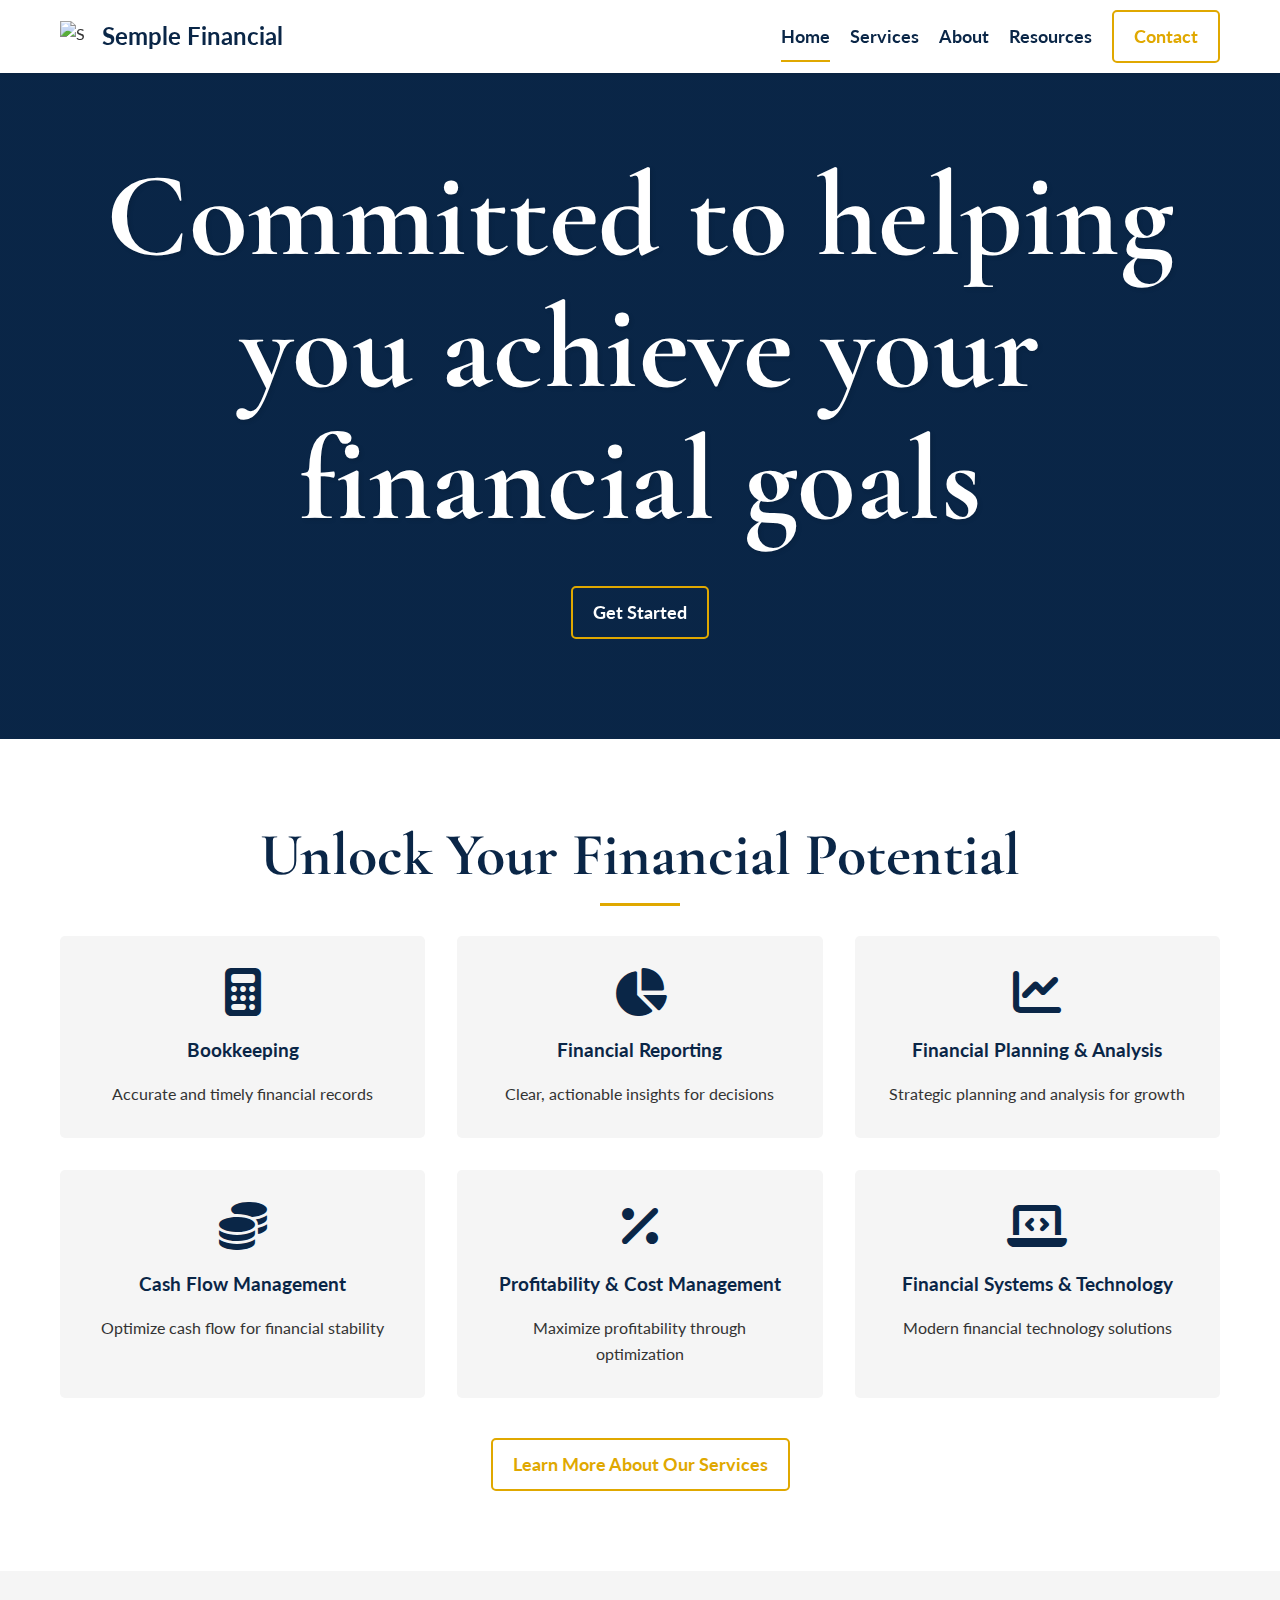
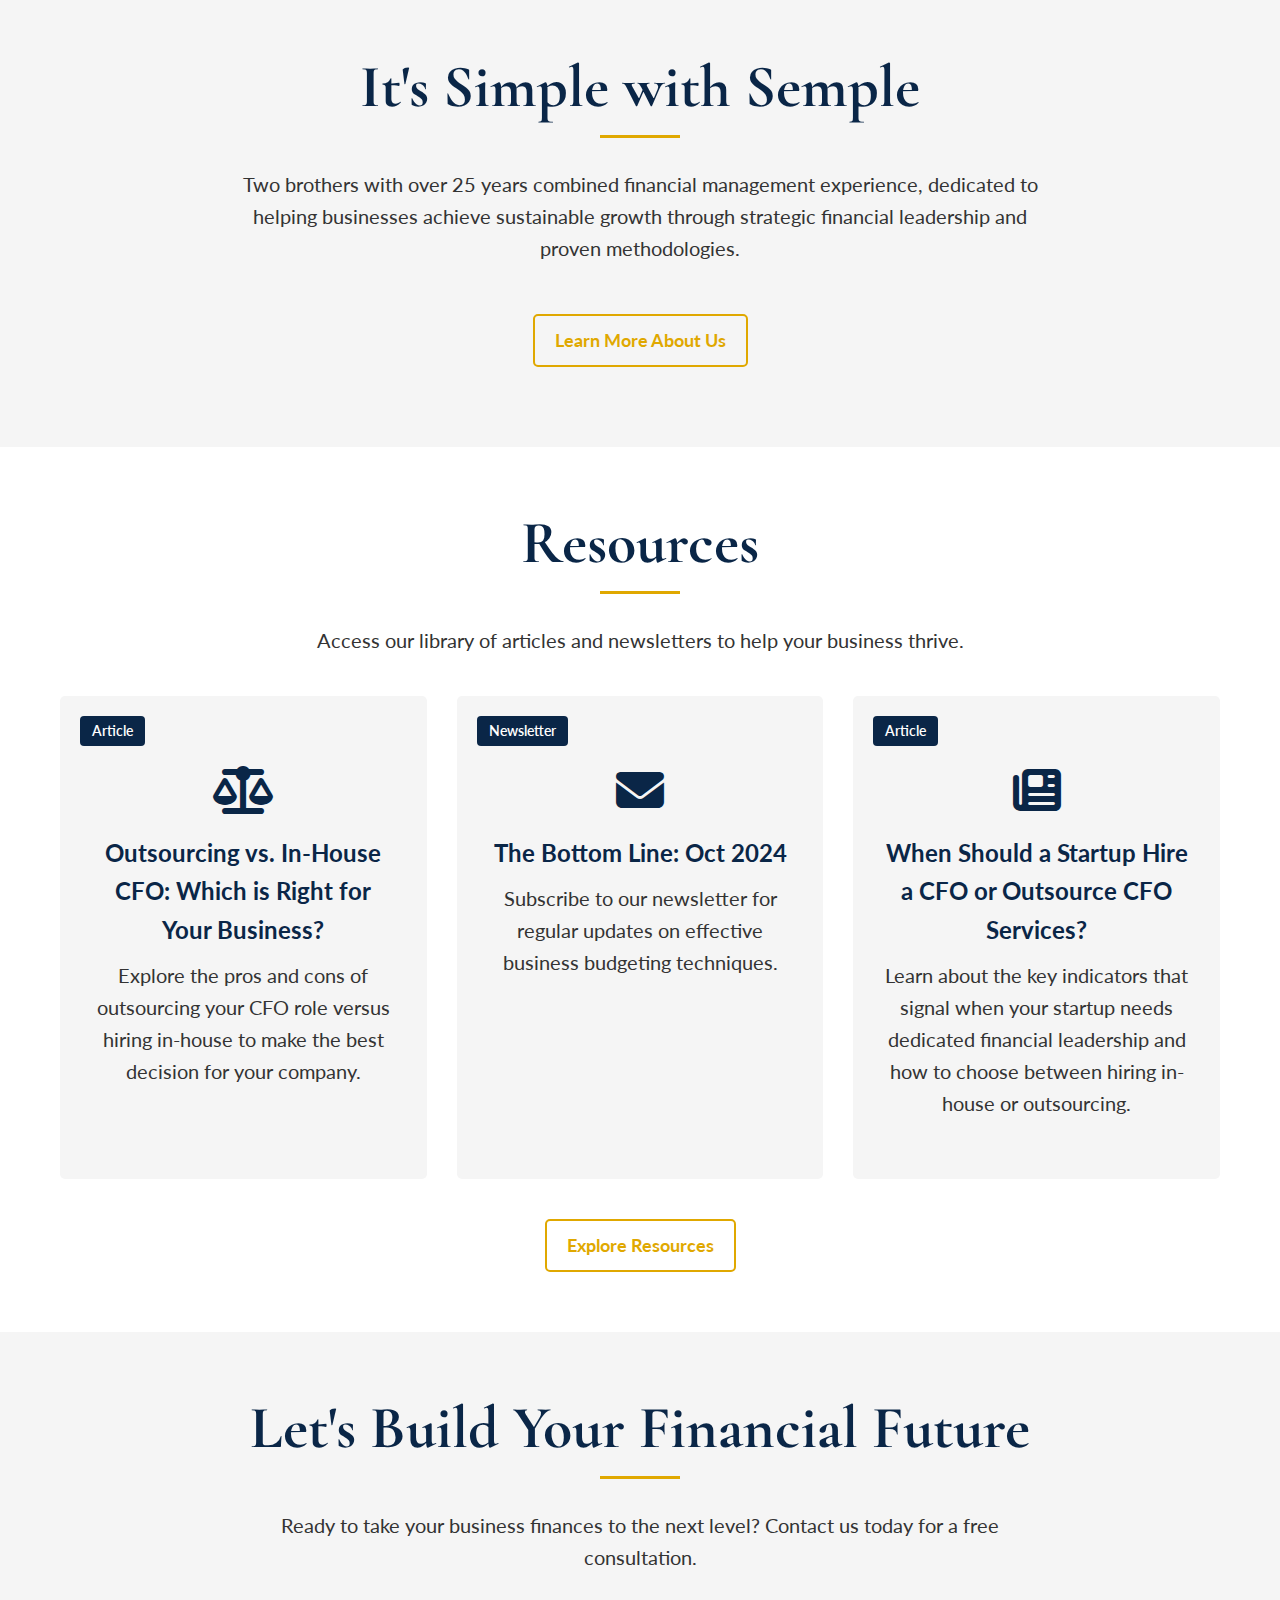
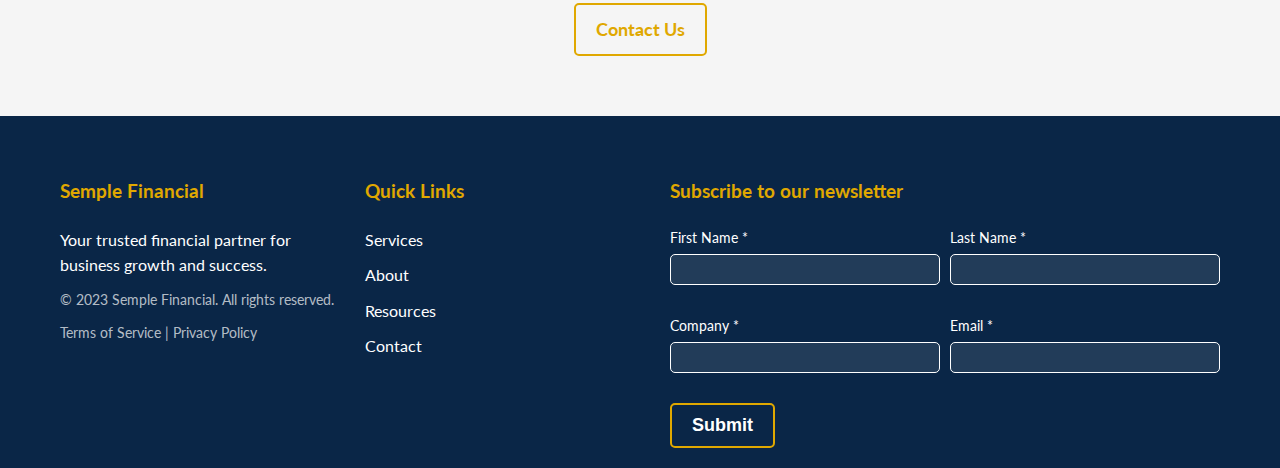
==== index.html @ 25d84f81 "Add files via upload" ====
<!DOCTYPE html>
<html lang="en">
<head>
    <meta charset="UTF-8">
    <meta name="viewport" content="width=device-width, initial-scale=1.0">
    <title>Semple Financial - Your Trusted Financial Partner</title>
    <link href="https://fonts.googleapis.com/css2?family=Cormorant+Garamond:wght@300;400;700&display=swap" rel="stylesheet">
    <link href="https://fonts.googleapis.com/css2?family=Lato:wght@300;400;700&display=swap" rel="stylesheet">
    <link rel="stylesheet" href="styles.css">
    <link rel="stylesheet" href="https://cdnjs.cloudflare.com/ajax/libs/font-awesome/6.1.1/css/all.min.css">
</head>
<body>
    <header>
        <div class="container">
            <a href="index.html" class="logo-container">
                <img src="images/Slogo.png" alt="S" class="logo-icon">
                <span class="company-name">Semple Financial</span>
            </a>
            <button class="mobile-menu-toggle">
                <i class="fas fa-bars"></i>
            </button>
            <nav class="main-nav">
                <ul>
                    <li><a href="index.html" class="active">Home</a></li>
                    <li><a href="services.html">Services</a></li>
                    <li><a href="about.html">About</a></li>
                    <li><a href="resources.html">Resources</a></li>
                    <li><a href="contact.html" class="cta-button">Contact</a></li>
                </ul>
            </nav>
        </div>
    </header>

    <main>
        <section id="hero">
            <div class="container">
                <h1 class="hero-title">Committed to helping you achieve your financial goals</h1>
                <a href="contact.html" class="cta-button">Get Started</a>
            </div>
        </section>

        <section id="services-overview">
            <div class="container">
                <h2 class="section-title">Unlock Your Financial Potential</h2>
                <div class="services-grid" style="grid-template-columns: repeat(3, 1fr); gap: 2rem;">
                    <div class="service-item">
                        <i class="fas fa-calculator"></i>
                        <h3>Bookkeeping</h3>
                        <p>Accurate and timely financial records</p>
                    </div>
                    <div class="service-item">
                        <i class="fas fa-chart-pie"></i>
                        <h3>Financial Reporting</h3>
                        <p>Clear, actionable insights for decisions</p>
                    </div>
                    <div class="service-item">
                        <i class="fas fa-chart-line"></i>
                        <h3>Financial Planning & Analysis</h3>
                        <p>Strategic planning and analysis for growth</p>
                    </div>
                    <div class="service-item">
                        <i class="fas fa-coins"></i>
                        <h3>Cash Flow Management</h3>
                        <p>Optimize cash flow for financial stability</p>
                    </div>
                    <div class="service-item">
                        <i class="fas fa-percentage"></i>
                        <h3>Profitability & Cost Management</h3>
                        <p>Maximize profitability through optimization</p>
                    </div>
                    <div class="service-item">
                        <i class="fas fa-laptop-code"></i>
                        <h3>Financial Systems & Technology</h3>
                        <p>Modern financial technology solutions</p>
                    </div>
                </div>
                <a href="services.html" class="cta-button">Learn More About Our Services</a>
            </div>
        </section>

        <section id="about-overview">
            <div class="container">
                <h2 class="section-title">It's Simple with Semple</h2>
                <p>Two brothers with over 25 years combined financial management experience, dedicated to helping businesses achieve sustainable growth through strategic financial leadership and proven methodologies.</p>
                <a href="about.html" class="cta-button">Learn More About Us</a>
            </div>
        </section>

        <section id="resources-overview">
            <div class="container">
                <h2 class="section-title">Resources</h2>
                <p>Access our library of articles and newsletters to help your business thrive.</p>
                <div class="resources-preview">
                    <div class="resource-item">
                        <i class="fas fa-balance-scale"></i>
                        <h3>Outsourcing vs. In-House CFO: Which is Right for Your Business?</h3>
                        <p>Explore the pros and cons of outsourcing your CFO role versus hiring in-house to make the best decision for your company.</p>
                    </div>
                    <div class="resource-item">
                        <i class="fas fa-envelope"></i>
                        <h3>The Bottom Line: Oct 2024</h3>
                        <p>Subscribe to our newsletter for regular updates on effective business budgeting techniques.</p>
                    </div>
                    <div class="resource-item">
                        <i class="fas fa-newspaper"></i>
                        <h3>When Should a Startup Hire a CFO or Outsource CFO Services?</h3>
                        <p>Learn about the key indicators that signal when your startup needs dedicated financial leadership and how to choose between hiring in-house or outsourcing.</p>
                    </div>
                </div>
                <a href="resources.html" class="cta-button">Explore Resources</a>
            </div>
        </section>

        <section id="contact-overview">
            <div class="container">
                <h2 class="section-title">Let's Build Your Financial Future</h2>
                <p>Ready to take your business finances to the next level? Contact us today for a free consultation.</p>
                <a href="contact.html" class="cta-button">Contact Us</a>
            </div>
        </section>
    </main>

    <footer>
        <div class="container">
            <div class="footer-content">
                <div class="footer-section">
                    <h3>Semple Financial</h3>
                    <p>Your trusted financial partner for business growth and success.</p>
                    <p class="footer-bottom-text">&copy; 2023 Semple Financial. All rights reserved.</p>
                    <p class="footer-bottom-text"><a href="terms-of-service.html" class="footer-link">Terms of Service</a> | <a href="privacy-policy.html" class="footer-link">Privacy Policy</a></p>
                </div>
                <div class="footer-section">
                    <h3>Quick Links</h3>
                    <ul>
                        <li><a href="services.html">Services</a></li>
                        <li><a href="about.html">About</a></li>
                        <li><a href="resources.html">Resources</a></li>
                        <li><a href="contact.html">Contact</a></li>
                    </ul>
                </div>
                <div class="footer-section newsletter">
                    <h3>Subscribe to our newsletter</h3>
                    <form id="newsletter-form" action="https://formspree.io/f/xrbgerbz" method="POST">
                        <div class="form-row">
                            <div class="form-group">
                                <label for="first-name">First Name *</label>
                                <input type="text" id="first-name" name="first-name" required>
                            </div>
                            <div class="form-group">
                                <label for="last-name">Last Name *</label>
                                <input type="text" id="last-name" name="last-name" required>
                            </div>
                        </div>
                        <div class="form-row">
                            <div class="form-group">
                                <label for="company">Company *</label>
                                <input type="text" id="company" name="company" required>
                            </div>
                            <div class="form-group">
                                <label for="email">Email *</label>
                                <input type="email" id="email" name="email" required>
                            </div>
                        </div>
                        <button type="submit" class="cta-button">Submit</button>
                    </form>
                </div>
            </div>
        </div>
    </footer>

    <script src="script.js"></script>
</body>
</html>
---- styles.css ----
@import url('https://fonts.googleapis.com/css2?family=Lato:wght@300;400;700&display=swap');

/* Reset and base styles */
* {
    margin: 0;
    padding: 0;
    box-sizing: border-box;
}

:root {
    --primary-color: #0A2647; /* Darker navy blue */
    --secondary-color: #FFFFFF; /* White */
    --accent-color: #E0A800; /* Gold */
    --text-color: #333333; /* Dark gray */
    --background-color: #F5F5F5; /* Light gray */
}

body {
    font-family: 'Lato', sans-serif;
    line-height: 1.6;
    color: var(--text-color);
    background-color: var(--primary-color);
    position: relative;
    z-index: 1;
}

body::before {
    content: '';
    position: fixed;
    top: 0;
    left: 0;
    right: 0;
    bottom: 0;
    background-image: url('images/wavy-texture-navy.png');
    background-size: cover;
    background-position: center;
    z-index: -1;
    will-change: transform;
}

.container {
    max-width: 1200px;
    margin: 0 auto;
    padding: 0 20px;
}

/* Header styles */
header {
    background-color: var(--secondary-color);
    box-shadow: 0 2px 5px rgba(0, 0, 0, 0.1);
    position: fixed;
    width: 100%;
    z-index: 1000;
}

header .container {
    display: flex;
    justify-content: space-between;
    align-items: center;
    padding: 10px 20px;
}

.logo-container {
    display: flex;
    align-items: center;
    text-decoration: none;
    color: inherit;
    transition: opacity 0.3s ease;
    gap: 12px;
}

.logo-container:hover {
    opacity: 0.8;
}

.logo-icon {
    width: 30px;
    height: 30px;
    min-width: 30px;
    object-fit: contain;
    display: block;
    max-width: 100%;
    margin-right: 0; /* Remove margin-right since we're using gap */
}

.logo-icon span {
    display: flex;
    justify-content: center;
    align-items: center;
    width: 100%;
    height: 100%;
}

.logo-icon i {
    font-size: 20px;
}

.company-name {
    font-size: 24px;
    font-weight: bold;
    color: var(--primary-color);
    padding-left: 0; /* Remove any padding */
}

nav ul {
    display: flex;
    list-style: none;
    align-items: center;
}

nav ul li {
    margin-left: 20px;
}

nav ul li a {
    color: var(--primary-color);
    text-decoration: none;
    font-weight: 700;
    font-size: 18px;
    transition: color 0.3s ease;
    padding: 10px 0;
}

nav ul li a:hover {
    color: var(--accent-color);
}

nav ul li a.active:not(.cta-button) {
    position: relative;
}

nav ul li a.active:not(.cta-button)::after {
    content: '';
    position: absolute;
    left: 0;
    bottom: -5px;
    width: 100%;
    height: 2px;
    background-color: var(--accent-color);
}

nav ul li:last-child {
    margin-left: 20px;
}

.cta-button {
    display: inline-block;
    background-color: transparent;
    color: var(--accent-color);
    padding: 10px 20px;
    text-decoration: none;
    font-weight: 700;
    font-size: 18px;
    border-radius: 5px;
    transition: background-color 0.3s ease, color 0.3s ease, border-color 0.3s ease;
    border: 2px solid var(--accent-color);
}

.cta-button:hover, .cta-button.active {
    background-color: var(--accent-color);
    color: var(--secondary-color);
    text-decoration: none;
}

.cta-button:active,
.cta-button:focus {
    text-decoration: none;
    outline: none;
}

nav ul li a.cta-button.active::after {
    content: none;
}

/* Hero section styles */
#hero {
    background-color: var(--primary-color);
    background-image: linear-gradient(rgba(10, 38, 71, 0.5), rgba(10, 38, 71, 0.5)), url('images/wavy-texture-navy.png');
    background-size: cover;
    background-position: center;
    background-repeat: no-repeat;
    background-attachment: scroll; /* Changed from fixed for mobile */
    color: var(--secondary-color);
    text-align: center;
    padding: 150px 0 100px;
    position: relative;
    overflow: hidden;
}

#hero::before {
    content: '';
    position: absolute;
    top: 0;
    left: 0;
    right: 0;
    bottom: 0;
    background-image: inherit;
    background-size: cover;
    background-position: center;
    z-index: -1;
    will-change: transform;
}

.hero-title {
    font-family: 'Cormorant Garamond', serif;
    font-size: 120px;
    font-weight: 700;
    line-height: 1.1;
    max-width: 1200px;
    margin: 0 auto 40px;
    color: var(--secondary-color);
    text-shadow: 2px 2px 4px rgba(0, 0, 0, 0.1);
    letter-spacing: 0.5px;
}

@media (max-width: 768px) {
    .hero-title {
        font-size: 60px;
    }
}

/* Update the hero section button styles */
#hero .cta-button {
    color: var(--secondary-color);
    border-color: var(--accent-color);
}

#hero .cta-button:hover {
    background-color: var(--accent-color);
    border-color: var(--accent-color);
    color: var(--secondary-color); /* Keep text white on hover */
}

#hero h1 {
    font-size: 36px;
    line-height: 1.3;
    max-width: 800px;
    margin: 0 auto 30px;
}

#hero p {
    font-size: 24px;
    margin-bottom: 30px;
}

/* Services overview styles */
#services-overview {
    padding: 80px 0;
    background-color: var(--secondary-color); /* White background */
    text-align: center; /* Center the content */
}

#services-overview h2 {
    margin-bottom: 40px; /* Add some space below the heading */
}

#services-overview .services-grid {
    display: grid;
    grid-template-columns: repeat(auto-fit, minmax(250px, 1fr));
    gap: 30px;
    margin-bottom: 40px;
}

#services-overview .service-item {
    background-color: var(--background-color);
    padding: 30px;
    border-radius: 5px;
    text-align: center;
    transition: all 0.3s ease;
    border: 2px solid transparent;  /* Add transparent border by default */
    display: flex;
    flex-direction: column;
    height: 100%;
}

#services-overview .service-item:hover {
    border-color: #D4AF37;  /* Gold color on hover */
    transform: translateY(-5px);  /* Optional: slight lift effect */
    box-shadow: 0 5px 15px rgba(0,0,0,0.1);  /* Optional: subtle shadow */
}

#services-overview .service-item i {
    font-size: 48px;
    color: var(--primary-color);
    margin-bottom: 20px;
}

#services-overview .service-item h3 {
    color: var(--primary-color);
    margin-bottom: 15px;
}

#services-overview .service-item p {
    margin-bottom: 0;
    flex-grow: 1;
}

/* About overview styles */
#about-overview {
    padding: 80px 0;
    background-color: var(--background-color);
    text-align: center;
}

#about-overview h2 {
    margin-bottom: 30px;
}

#about-overview p {
    margin-bottom: 30px;
    max-width: 800px;
    margin-left: auto;
    margin-right: auto;
}

#about-overview .cta-button {
    margin-top: 20px;
    display: inline-block;
}

/* Footer styles */
footer {
    background-color: #0A2647;
    color: #FFFFFF;
    padding: 60px 0 20px;
}

.footer-content {
    display: flex;
    justify-content: space-between;
    flex-wrap: wrap;
    gap: 30px;
}

.footer-section {
    flex: 1;
    min-width: 200px;
}

.footer-section.newsletter {
    flex: 2;
    min-width: 300px;
}

.footer-section h3 {
    color: #E0A800;
    margin-bottom: 20px;
    font-size: 1.2em;
}

.footer-section ul {
    list-style: none;
    padding: 0;
}

.footer-section ul li {
    margin-bottom: 10px;
}

.footer-section ul li a {
    color: #FFFFFF;
    text-decoration: none;
}

.linkedin-icon {
    font-size: 24px;
    color: #FFFFFF;
    margin-top: 20px;
    display: inline-block;
}

#newsletter-form .form-row {
    display: flex;
    gap: 10px;
    margin-bottom: 10px;
}

#newsletter-form .form-group {
    flex: 1;
}

#newsletter-form label {
    display: block;
    margin-bottom: 3px;
    font-size: 0.8em;
    color: #FFFFFF;
}

#newsletter-form input {
    width: 100%;
    padding: 6px;
    border: 1px solid #FFFFFF;
    background-color: rgba(255, 255, 255, 0.1);
    color: #FFFFFF;
    font-size: 0.9em;
}

#newsletter-form input::placeholder {
    color: rgba(255, 255, 255, 0.7);
}

.submit-btn {
    background-color: #E0A800;
    color: #0A2647;
    border: none;
    padding: 8px 16px;
    cursor: pointer;
    font-size: 0.9em;
    font-weight: bold;
    transition: background-color 0.3s ease;
}

.submit-btn:hover {
    background-color: #FFD700;
}

.footer-bottom {
    margin-top: 40px;
    text-align: center;
    border-top: 1px solid rgba(255, 255, 255, 0.1);
    padding-top: 20px;
}

@media (max-width: 768px) {
    .footer-content {
        flex-direction: column;
    }

    #newsletter-form .form-row {
        flex-direction: column;
        gap: 10px;
    }
}

/* Responsive styles */
@media (max-width: 768px) {
    header .container {
        flex-direction: column;
        align-items: flex-start;
    }

    nav ul {
        flex-direction: column;
        margin-top: 20px;
    }

    nav ul li {
        margin: 10px 0;
    }

    .footer-content {
        flex-direction: column;
    }

    .footer-section {
        margin-right: 0;
        margin-bottom: 40px;
    }
}

/* Services page styles */
#services-hero {
    background-color: var(--primary-color); /* Fallback color */
    background-image: url('images/angular-texture-navy.png');
    background-size: cover;
    background-position: center;
    background-repeat: no-repeat;
    color: var(--secondary-color);
    text-align: center;
    padding: 150px 0 100px;
}

#services-hero .hero-title {
    font-family: 'Cormorant Garamond', serif;
    font-size: 120px;
    font-weight: 700;
    line-height: 1.1;
    max-width: 1200px;
    margin: 0 auto 20px;
    color: var(--secondary-color);
    text-shadow: 2px 2px 4px rgba(0, 0, 0, 0.1);
    letter-spacing: 0.5px;
}

#services-hero .hero-subtitle {
    font-family: 'Lato', sans-serif;
    font-size: 24px;
    font-weight: 400;
    line-height: 1.4;
    max-width: 800px;
    margin: 0 auto;
    color: var(--secondary-color);
}

@media (max-width: 768px) {
    #services-hero .hero-title {
        font-size: 60px;
    }
    
    #services-hero .hero-subtitle {
        font-size: 20px;
    }
}

#services-hero h1 {
    font-size: 48px;
    margin-bottom: 20px;
}

#services-hero p {
    font-size: 24px;
    margin-bottom: 30px;
}

#services-list {
    padding: 80px 0;
    background-color: var(--secondary-color);
}

#custom-services {
    padding: 80px 0;
    background-color: var(--background-color);
    text-align: center;
}

#custom-services h2 {
    font-family: 'Cormorant Garamond', serif;
    font-size: 48px;
    font-weight: 700;
    color: var(--primary-color);
    margin-bottom: 30px;
}

#custom-services p {
    font-family: 'Lato', sans-serif;
    font-size: 20px;
    line-height: 1.6;
    max-width: 800px;
    margin: 0 auto 30px;
    color: var(--text-color);
}

#custom-services .cta-button {
    font-size: 18px;
    padding: 12px 24px;
}

/* Add these styles to your existing CSS file */

#faq-overview, #blog-overview, #contact-overview {
    padding: 60px 0;
    background-color: var(--background-color);
}

#faq-overview .container, #blog-overview .container, #contact-overview .container {
    text-align: center;
}

.faq-item, .blog-item {
    background-color: var(--secondary-color);
    padding: 20px;
    border-radius: 5px;
    margin-bottom: 20px;
    text-align: left;
}

.faq-item h3, .blog-item h3 {
    color: var(--primary-color);
    margin-bottom: 10px;
}

#contact-overview p {
    max-width: 600px;
    margin: 0 auto 20px;
}

/* Update services overview styles */
#services-overview {
    padding: 80px 0;
    background-color: var(--secondary-color); /* White background */
    text-align: center; /* Center the content */
}

#services-overview h2 {
    margin-bottom: 40px; /* Add some space below the heading */
}

/* Update about overview styles */
#about-overview {
    padding: 80px 0;
    background-color: var(--background-color);
    text-align: center;
}

/* Update FAQ overview styles */
#faq-overview {
    padding: 60px 0;
    background-color: var(--secondary-color); /* White background */
}

/* Update blog overview styles */
#blog-overview {
    padding: 60px 0;
    background-color: var(--background-color); /* Light gray background */
}

/* Update contact overview styles */
#contact-overview {
    padding: 60px 0;
    background-color: var(--secondary-color); /* White background */
}

/* Center the content in all overview sections */
#services-overview .container,
#about-overview .container,
#faq-overview .container,
#blog-overview .container,
#contact-overview .container {
    text-align: center;
}

/* Add some space below the headings in all sections */
#services-overview h2,
#about-overview h2,
#faq-overview h2,
#blog-overview h2,
#contact-overview h2 {
    margin-bottom: 30px;
}

/* Adjust the alignment of FAQ and blog items */
.faq-item, .blog-item {
    text-align: left;
    max-width: 800px;
    margin-left: auto;
    margin-right: auto;
}

/* About page styles */
#about-hero {
    background-color: var(--primary-color);
    color: var(--secondary-color);
    text-align: center;
    padding: 150px 0 100px;
}

#about-hero h1 {
    font-size: 48px;
    margin-bottom: 20px;
}

#about-hero p {
    font-size: 24px;
    max-width: 800px;
    margin: 0 auto;
}

#our-story, #our-mission, #our-values, #team, #cta {
    padding: 80px 0;
}

#our-story, #our-values, #cta {
    background-color: var(--background-color);
}

#our-mission, #team {
    background-color: var(--secondary-color);
}

.about-content {
    display: flex;
    align-items: center;
    gap: 40px;
}

.about-text {
    flex: 1;
}

.about-image {
    flex: 1;
}

.about-image img {
    max-width: 100%;
    border-radius: 10px;
}

.values-grid, .team-grid {
    display: grid;
    grid-template-columns: repeat(auto-fit, minmax(250px, 1fr));
    gap: 30px;
    margin-top: 40px;
}

.value-item, .team-member {
    text-align: center;
}

.value-item i {
    font-size: 48px;
    color: var(--primary-color);
    margin-bottom: 20px;
}

.team-member img {
    width: 200px;
    height: 200px;
    border-radius: 50%;
    object-fit: cover;
    margin-bottom: 20px;
}

#cta {
    text-align: center;
}

#cta h2 {
    margin-bottom: 20px;
}

#cta p {
    max-width: 800px;
    margin: 0 auto 30px;
}

@media (max-width: 768px) {
    .about-content {
        flex-direction: column;
    }

    .about-image {
        order: -1;
    }
}

/* Remove FAQ and Blog styles */
/* Add Resources styles */
#resources-overview {
    padding: 60px 0;
    background-color: var(--secondary-color);
}

#resources-overview .container {
    text-align: center;
}

.resources-preview {
    display: flex;
    justify-content: center;
    gap: 30px;
    margin-top: 40px;
    margin-bottom: 40px;
    flex-wrap: wrap; /* Added to allow wrapping */
}

.resource-item {
    background-color: var(--background-color);
    padding: 40px;
    border-radius: 8px;
    text-align: left;
    flex-basis: calc(33.333% - 20px);
    max-width: 400px;
    position: relative;
    display: flex;
    flex-direction: column;
}

.resource-item .button-container {
    margin-top: auto;
    text-align: center;
    padding-top: 20px;
}

.resource-item .cta-button {
    display: inline-block;
    background-color: transparent;
    color: var(--accent-color);
    padding: 10px 20px;
    text-decoration: none;
    font-weight: 700;
    font-size: 18px;
    border-radius: 5px;
    transition: background-color 0.3s ease, color 0.3s ease;
    border: 2px solid var(--accent-color);
}

.resource-item .cta-button:hover {
    background-color: var(--accent-color);
    color: var(--secondary-color);
}

/* New style for the article label */
.resource-item::before {
    content: 'Article';
    position: absolute;
    top: 20px;
    left: 20px;
    font-size: 14px;
    color: var(--secondary-color); /* Changed to white */
    font-weight: 600;
    background-color: var(--primary-color); /* Added navy background */
    padding: 4px 12px; /* Added padding */
    border-radius: 4px; /* Added rounded corners */
}

.resource-item i {
    font-size: 56px;
    color: var(--primary-color);
    margin: 40px 0 25px; /* Increased top margin to make room for Article text */
}

.resource-item h3 {
    color: var(--primary-color);
    margin-bottom: 15px;
    font-size: 24px; /* Added font size */
}

.resource-item p {
    font-size: 18px; /* Increased from 16px */
    margin-bottom: 15px;
}

/* Update the alternating backgrounds */
#services-overview,
#resources-overview {
    background-color: var(--secondary-color);
}

#about-overview,
#contact-overview {
    background-color: var(--background-color);
}

/* Resources page styles */
#resources-hero {
    background-color: var(--primary-color);
    color: var(--secondary-color);
    text-align: center;
    padding: 150px 0 100px;
}

#resources-hero h1 {
    font-size: 48px;
    margin-bottom: 20px;
}

#resources-hero p {
    font-size: 24px;
    max-width: 800px;
    margin: 0 auto;
}

#resources-list {
    padding: 80px 0;
    background-color: var(--secondary-color);
}

#resources-list h2 {
    text-align: center;
    margin-bottom: 40px;
    color: var(--primary-color);
}

.resources-grid {
    display: grid;
    grid-template-columns: repeat(auto-fit, minmax(250px, 1fr));
    gap: 30px;
}

.resource-item {
    background-color: var(--background-color);
    padding: 30px;
    border-radius: 5px;
    text-align: center;
    transition: transform 0.3s ease;
}

.resource-item:hover {
    transform: translateY(-5px);
}

.resource-item i {
    font-size: 48px;
    color: var(--primary-color);
    margin-bottom: 20px;
}

.resource-item h3 {
    color: var(--primary-color);
    margin-bottom: 10px;
}

.resource-item p {
    margin-bottom: 20px;
}

.resource-link {
    display: inline-block;
    background-color: var(--primary-color);
    color: var(--secondary-color);
    padding: 10px 20px;
    text-decoration: none;
    border-radius: 5px;
    transition: background-color 0.3s ease;
}

.resource-link:hover {
    background-color: var(--accent-color);
}

#resource-cta {
    padding: 80px 0;
    background-color: var(--background-color);
    text-align: center;
}

#resource-cta h2 {
    color: var(--primary-color);
    margin-bottom: 20px;
}

#resource-cta p {
    max-width: 800px;
    margin: 0 auto 30px;
}

/* eBook page styles */
#ebook-hero {
    background-color: var(--primary-color);
    color: var(--secondary-color);
    text-align: center;
    padding: 150px 0 100px;
}

#ebook-hero h1 {
    font-size: 48px;
    margin-bottom: 20px;
}

#ebook-hero p {
    font-size: 24px;
    max-width: 800px;
    margin: 0 auto;
}

#ebook-content {
    padding: 80px 0;
    background-color: var(--secondary-color);
}

.chapter {
    margin-bottom: 60px;
}

.chapter h2 {
    color: var(--primary-color);
    margin-bottom: 20px;
}

.chapter h3 {
    color: var(--primary-color);
    margin-top: 30px;
    margin-bottom: 15px;
}

.chapter p {
    margin-bottom: 20px;
}

.chapter ul {
    margin-left: 20px;
    margin-bottom: 20px;
}

#ebook-cta {
    background-color: var(--background-color);
    padding: 80px 0;
    text-align: center;
}

#ebook-cta h2 {
    color: var(--primary-color);
    margin-bottom: 20px;
}

#ebook-cta p {
    max-width: 800px;
    margin: 0 auto 30px;
}

/* Mobile menu styles */
.mobile-menu-toggle {
    display: none;
    background: none;
    border: none;
    font-size: 24px;
    color: var(--primary-color);
    cursor: pointer;
    padding: 10px;
}

/* Responsive styles */
@media (max-width: 768px) {
    header .container {
        display: flex;
        justify-content: space-between;
        align-items: center;
        padding: 10px 20px;
        position: relative; /* Added */
    }

    .logo-container {
        margin-right: 0;
    }

    .mobile-menu-toggle {
        display: block;
        position: absolute; /* Added */
        right: 20px; /* Added */
        top: 50%; /* Added */
        transform: translateY(-50%); /* Added */
        z-index: 2; /* Added */
    }

    .main-nav {
        display: none;
        width: 100%;
        position: absolute;
        top: 100%;
        left: 0;
        background-color: var(--secondary-color);
        padding: 20px;
        box-shadow: 0 5px 5px rgba(0, 0, 0, 0.1);
        text-align: center; /* Added */
    }

    .main-nav.active {
        display: block;
    }

    .main-nav ul {
        flex-direction: column;
        align-items: center; /* Changed from flex-start to center */
    }

    .main-nav ul li {
        margin: 10px 0;
        width: 100%;
        text-align: center; /* Added */
    }

    .main-nav ul li a {
        display: inline-block; /* Added */
        width: auto; /* Added */
    }

    .main-nav ul li:last-child {
        margin-left: 0;
    }

    .cta-button {
        display: inline-block;
        margin-top: 10px;
    }

    /* Fix for logo on mobile */
    .logo-icon {
        width: 30px;
        height: 30px;
        min-width: 30px;
        object-fit: contain;
    }

    /* Resource items on mobile */
    .resources-preview {
        flex-direction: column;
        gap: 20px;
        padding: 0 20px;
        align-items: center; /* Added to center items */
    }

    .resource-item {
        flex-basis: 100% !important;
        max-width: 100% !important;
        margin: 0;
        width: calc(100% - 40px); /* Added to account for padding */
        box-sizing: border-box;
    }

    .resource-item h3 {
        font-size: 20px;
        margin-bottom: 10px;
        padding: 0; /* Remove padding to prevent offset */
    }

    .resource-item p {
        font-size: 16px;
        margin-bottom: 15px;
        padding: 0; /* Remove padding to prevent offset */
    }

    .resource-item i {
        font-size: 40px;
        margin: 30px 0 20px;
    }
}

/* Services page specific styles */
#services-list .service-grid {
    display: grid;
    grid-template-columns: repeat(auto-fit, minmax(300px, 1fr));
    gap: 30px;
}

#services-list .service-item {
    background-color: var(--secondary-color);
    border-radius: 8px;
    padding: 30px;
    box-shadow: 0 4px 6px rgba(0, 0, 0, 0.1);
    transition: transform 0.3s ease, box-shadow 0.3s ease;
}

#services-list .service-item:hover {
    transform: translateY(-5px);
    box-shadow: 0 6px 12px rgba(0, 0, 0, 0.15);
}

#services-list .service-item i {
    font-size: 48px;
    color: var(--primary-color);
    margin-bottom: 20px;
}

#services-list .service-item h2 {
    color: var(--primary-color);
    margin-bottom: 15px;
}

#services-list .service-item p {
    margin-bottom: 20px;
}

#services-list .service-item ul {
    list-style-type: none;
    padding-left: 0;
}

#services-list .service-item ul li {
    margin-bottom: 10px;
    padding-left: 20px;
    position: relative;
}

#services-list .service-item ul li::before {
    content: "\2022";
    color: var(--accent-color);
    font-weight: bold;
    position: absolute;
    left: 0;
}

#custom-services {
    background-color: var(--background-color);
    padding: 60px 0;
    text-align: center;
}

#custom-services h2 {
    color: var(--primary-color);
    margin-bottom: 20px;
}

#custom-services p {
    max-width: 800px;
    margin: 0 auto 30px;
}

/* Contact page styles */
#contact-hero {
    background-color: var(--primary-color);
    color: var(--secondary-color);
    text-align: center;
    padding: 150px 0 100px;
}

#contact-hero h1 {
    font-size: 48px;
    margin-bottom: 20px;
}

#contact-hero p {
    font-size: 24px;
    max-width: 800px;
    margin: 0 auto;
}

#contact-form {
    padding: 80px 0;
    background-color: var(--secondary-color);
}

.contact-grid {
    display: flex;
    justify-content: space-between;
    align-items: flex-start;
    gap: 50px;
}

.contact-info, #contact-form form {
    flex: 1;
}

.contact-info h2,
#contact-form form h2 {
    color: var(--primary-color);
    margin-bottom: 20px;
    font-size: 24px;
    margin-top: 0; /* Add this line */
}

.contact-details {
    margin-top: 30px;
}

.contact-item {
    display: flex;
    align-items: center;
    margin-bottom: 20px;
}

.contact-item i {
    font-size: 24px;
    color: var(--primary-color);
    margin-right: 15px;
}

.form-group {
    margin-bottom: 20px;
}

.form-group label {
    display: block;
    margin-bottom: 5px;
    color: var(--primary-color);
}

.form-group input,
.form-group textarea {
    width: 100%;
    padding: 10px;
    border: 1px solid #ddd;
    border-radius: 5px;
}

.form-group textarea {
    height: 150px;
}

@media (max-width: 768px) {
    .contact-grid {
        flex-direction: column;
    }
}

/* Add this to your existing styles */
nav ul li a.active {
    position: relative;
}

nav ul li a.active::after {
    content: '';
    position: absolute;
    left: 0;
    bottom: -5px;
    width: 100%;
    height: 2px;
    background-color: var(--accent-color);
}

.hero-title {
    font-family: 'Cormorant Garamond', serif !important;
    font-size: 120px !important; /* Decreased from 180px to 120px */
    font-weight: 700 !important;
    line-height: 1.1 !important;
    max-width: 1200px !important;
    margin: 0 auto 40px !important;
    color: var(--secondary-color) !important;
    text-shadow: 2px 2px 4px rgba(0, 0, 0, 0.1) !important;
    letter-spacing: 0.5px !important;
}

.hero-subtitle {
    font-family: 'Lato', sans-serif;
    font-size: 24px;
    font-weight: 400;
    line-height: 1.4;
    max-width: 800px;
    margin: 0 auto 40px;
    color: var(--secondary-color);
}

@media (max-width: 768px) {
    .hero-title {
        font-size: 60px !important; /* Decreased from 90px to 60px for mobile */
    }
    
    .hero-subtitle {
        font-size: 20px;
    }
}

.section-title {
    font-family: 'Cormorant Garamond', serif;
    font-size: 60px;
    font-weight: 700;
    color: var(--primary-color);
    margin-bottom: 30px;
    text-align: center;
    position: relative;
    padding-bottom: 15px;
    line-height: 1.2;
}

.section-title::after {
    content: '';
    position: absolute;
    bottom: 0;
    left: 50%;
    transform: translateX(-50%);
    width: 80px;
    height: 3px;
    background-color: var(--accent-color);
}

@media (max-width: 768px) {
    .section-title {
        font-size: 48px;
    }
}

/* Add this new style for the section paragraphs */
.section-description {
    font-size: 20px;
    line-height: 1.6;
    max-width: 800px;
    margin: 0 auto 30px;
    color: var(--text-color);
}

/* Update existing styles */
#services-overview p,
#about-overview p,
#resources-overview p,
#contact-overview p {
    font-size: 20px;
    line-height: 1.6;
    max-width: 800px;
    margin: 0 auto 30px;
}

/* Adjust service item text */
#services-overview .service-item p {
    font-size: 16px;
    margin-bottom: 0;
    flex-grow: 1;
}

/* Adjust resource item text */
.resource-item p {
    font-size: 16px;
    margin-bottom: 15px;
}

/* Mobile styles */
@media (max-width: 768px) {
    header .container {
        flex-wrap: wrap;
        justify-content: space-between;
        align-items: center;
    }

    .logo-container {
        order: 1;
        margin-right: auto;
    }

    .mobile-menu-toggle {
        order: 2;
        display: block;
        background: none;
        border: none;
        font-size: 24px;
        color: var(--primary-color);
        cursor: pointer;
        padding: 10px;
    }

    .main-nav {
        order: 3;
        width: 100%;
        display: none;
    }

    .main-nav.active {
        display: block;
    }

    .main-nav ul {
        flex-direction: column;
        align-items: flex-start;
    }

    .main-nav ul li {
        margin: 10px 0;
    }

    .main-nav ul li:last-child {
        margin-left: 0;
    }

    .cta-button {
        display: inline-block;
        margin-top: 10px;
    }

    /* Fix for logo on mobile */
    .logo-icon {
        width: 30px;
        height: 30px;
        min-width: 30px;
        object-fit: contain;
    }
}

.hero-cta {
    margin-top: 20px;
    font-size: 18px;
    padding: 12px 30px;
}

/* Add this new style for the services page hero */
.services-page #hero {
    background-color: var(--primary-color);
    background-image: linear-gradient(rgba(10, 38, 71, 0.7), rgba(10, 38, 71, 0.7)), url('images/angular-texture-navy.png');
    background-size: cover;
    background-position: center;
    background-repeat: no-repeat;
    background-attachment: scroll; /* Changed from fixed for mobile */
    color: var(--secondary-color);
    text-align: center;
    padding: 150px 0 100px;
    position: relative;
    overflow: hidden;
}

#hero, footer {
    position: relative;
    z-index: 1;
}

#hero::before, footer::before {
    content: none;
}

/* Add this new style for the about page hero */
.about-page #hero {
    background-color: var(--primary-color); /* Fallback color */
    background-image: linear-gradient(rgba(10, 38, 71, 0.7), rgba(10, 38, 71, 0.7)), url('images/marble-texture.png');
    background-size: cover;
    background-position: center;
    background-repeat: no-repeat;
    background-attachment: scroll; /* Changed from fixed for mobile */
    color: var(--secondary-color);
    text-align: center;
    padding: 150px 0 100px;
    position: relative;
    overflow: hidden;
}

/* Add this new style for the contact page hero */
.contact-page #hero {
    background-color: var(--primary-color); /* Fallback color */
    background-image: linear-gradient(rgba(10, 38, 71, 0.7), rgba(10, 38, 71, 0.7)), url('images/marble2-texture.png');
    background-size: cover;
    background-position: center top; /* Changed from center bottom to center top */
    background-repeat: no-repeat;
    background-attachment: scroll; /* Changed from fixed for mobile */
    color: var(--secondary-color);
    text-align: center;
    padding: 150px 0 100px;
    position: relative;
    overflow: hidden;
}

.parallax-wrapper {
    position: fixed;
    top: 0;
    left: 0;
    right: 0;
    bottom: 0;
    z-index: -1;
    overflow: hidden;
}

.parallax-background {
    background-image: url('images/marble2-texture.png');
    background-size: cover;
    background-position: center;
    position: absolute;
    top: -50%;
    left: -50%;
    right: -50%;
    bottom: -50%;
    z-index: -1;
    will-change: transform;
}

#hero {
    position: relative;
    z-index: 1;
    background-color: rgba(10, 38, 71, 0.7);
}

/* Add this new style for the resources page hero */
.resources-page #hero {
    background-color: var(--primary-color); /* Fallback color */
    background-image: linear-gradient(rgba(10, 38, 71, 0.7), rgba(10, 38, 71, 0.7)), url('images/hex-design.png');
    background-size: cover;
    background-position: center;
    background-repeat: no-repeat;
    background-attachment: scroll; /* Changed from fixed for mobile */
    color: var(--secondary-color);
    text-align: center;
    padding: 150px 0 100px;
    position: relative;
    overflow: hidden;
}

.mission-content {
    display: flex;
    align-items: center;
    gap: 40px;
}

.mission-image {
    flex: 1;
    max-width: 400px;
}

.mission-image img {
    width: 100%;
    height: auto;
    border-radius: 8px;
}

.mission-text {
    flex: 1;
}

@media (max-width: 768px) {
    .mission-content {
        flex-direction: column;
    }

    .mission-image {
        max-width: 100%;
        margin-bottom: 20px;
    }
}

.footer-link {
    color: #FFFFFF;
    text-decoration: none;
}

.footer-link:hover {
    text-decoration: underline;
}

.footer-section h3,
.footer-section p,
.footer-section ul li a,
#newsletter-form label,
#newsletter-form input,
.submit-btn {
    font-family: 'Lato', sans-serif;
}

#newsletter-form label {
    font-size: 14px;
    font-weight: 400;
    margin-bottom: 5px;
}

#newsletter-form input {
    font-size: 14px;
}

.submit-btn {
    font-size: 16px;
    font-weight: 700;
}

footer .cta-button {
    background-color: transparent;
    color: var(--secondary-color);
    border: 2px solid var(--accent-color);
}

footer .cta-button:hover {
    background-color: var(--accent-color);
    color: var(--primary-color);
}

.footer-bottom-text {
    margin-top: 10px;
    font-size: 0.9em;
    color: rgba(255, 255, 255, 0.7);
}

.footer-bottom-text .footer-link {
    color: rgba(255, 255, 255, 0.7);
}

.footer-bottom-text .footer-link:hover {
    color: var(--accent-color);
}

/* Remove the general ::before content */
.resource-item::before {
    content: 'Article';
    position: absolute;
    top: 20px;
    left: 20px;
    font-size: 14px;
    color: var(--secondary-color); /* Changed to white */
    font-weight: 600;
    background-color: var(--primary-color); /* Added navy background */
    padding: 4px 12px; /* Added padding */
    border-radius: 4px; /* Added rounded corners */
}

/* Add specific style for the newsletter item */
.resource-item:nth-child(2)::before {
    content: 'Newsletter';
}

/* Article page styles */
.article-page main {
    padding-top: 100px;
    background-color: var(--secondary-color);
}

.article-content {
    max-width: 800px;
    margin: 0 auto;
    padding: 40px 20px;
}

.article-header {
    margin-bottom: 40px;
    text-align: center;
}

.article-type {
    display: inline-block;
    background-color: var(--primary-color);
    color: var(--secondary-color);
    padding: 4px 12px;
    border-radius: 4px;
    font-size: 14px;
    font-weight: 600;
    margin-bottom: 20px;
}

.article-title {
    font-family: 'Cormorant Garamond', serif;
    font-size: 48px;
    color: var(--primary-color);
    margin-bottom: 20px;
    line-height: 1.2;
}

.article-meta {
    color: #666;
    font-size: 14px;
}

.article-meta span {
    margin: 0 10px;
}

.article-body {
    font-size: 18px;
    line-height: 1.8;
    color: var(--text-color);
    margin-bottom: 60px;
}

.article-body h2 {
    font-size: 32px;
    color: var(--primary-color);
    margin: 40px 0 20px;
}

.article-body p {
    margin-bottom: 20px;
}

.article-body ul, 
.article-body ol {
    margin: 20px 0;
    padding-left: 20px;
}

.article-footer {
    border-top: 1px solid #eee;
    padding-top: 40px;
    margin-top: 60px;
}

.cta-section {
    text-align: center;
    background-color: var(--background-color);
    padding: 40px;
    border-radius: 8px;
}

.cta-section h2 {
    color: var(--primary-color);
    margin-bottom: 20px;
}

.cta-section p {
    margin-bottom: 30px;
}

@media (max-width: 768px) {
    .article-title {
        font-size: 36px;
    }
    
    .article-body {
        font-size: 16px;
    }
}

/* Mobile-specific styles */
@media (max-width: 768px) {
    /* Adjust hero title size */
    .hero-title {
        font-size: 48px !important;
        padding: 0 20px;
    }

    /* Make service grid single column */
    .services-grid {
        grid-template-columns: 1fr !important;
        padding: 0 20px;
    }

    /* Adjust resource items */
    .resource-item {
        flex-basis: 100% !important;
        margin: 0 20px 20px;
    }

    /* Make sections more compact */
    section {
        padding: 40px 0 !important;
    }

    /* Adjust footer layout */
    .footer-content {
        flex-direction: column;
        padding: 0 20px;
    }

    .footer-section {
        width: 100%;
        margin-bottom: 30px;
    }

    /* Make form inputs full width */
    .form-row {
        flex-direction: column;
    }

    .form-group {
        width: 100%;
        margin-bottom: 15px;
    }

    /* Adjust spacing for better mobile reading */
    p, h2, h3 {
        padding: 0 20px;
    }

    /* Make buttons more tappable */
    .cta-button {
        padding: 15px 30px;
        width: calc(100% - 40px);
        margin: 10px 20px;
        text-align: center;
    }

    /* Header adjustments */
    header {
        position: fixed;
        top: 0;
        left: 0;
        width: 100%;
        background-color: var(--secondary-color);
        z-index: 1000;
    }

    /* Main content adjustments */
    main {
        padding-top: 60px; /* Add padding to account for fixed header */
    }

    /* Hero section adjustments */
    #hero {
        padding-top: 120px; /* Increased padding to prevent content from being hidden */
    }
}

/* Add smooth scrolling for better mobile experience */
html {
    scroll-behavior: smooth;
}

/* Improve touch targets */
button, 
a,
input[type="submit"] {
    min-height: 44px;
    min-width: 44px;
}

/* Optimize images */
img {
    max-width: 100%;
    height: auto;
}

/* Hero section backgrounds */
.services-page #hero {
    background-color: var(--primary-color);
    background-image: linear-gradient(rgba(10, 38, 71, 0.7), rgba(10, 38, 71, 0.7)), url('images/angular-texture-navy.png') !important;
    background-size: cover;
    background-position: center;
    background-repeat: no-repeat;
    background-attachment: scroll;
}

.about-page #hero {
    background-color: var(--primary-color);
    background-image: linear-gradient(rgba(10, 38, 71, 0.7), rgba(10, 38, 71, 0.7)), url('images/marble-texture.png') !important;
    background-size: cover;
    background-position: center;
    background-repeat: no-repeat;
    background-attachment: scroll;
}

.resources-page #hero {
    background-color: var(--primary-color);
    background-image: linear-gradient(rgba(10, 38, 71, 0.7), rgba(10, 38, 71, 0.7)), url('images/hex-design.png') !important;
    background-size: cover;
    background-position: center;
    background-repeat: no-repeat;
    background-attachment: scroll;
}

.contact-page #hero {
    background-color: var(--primary-color);
    background-image: linear-gradient(rgba(10, 38, 71, 0.7), rgba(10, 38, 71, 0.7)), url('images/marble2-texture.png') !important;
    background-size: cover;
    background-position: center;
    background-repeat: no-repeat;
    background-attachment: scroll;
}

/* Ensure images work on mobile */
@media (max-width: 768px) {
    #hero {
        background-attachment: scroll !important;
        background-position: center !important;
    }
}
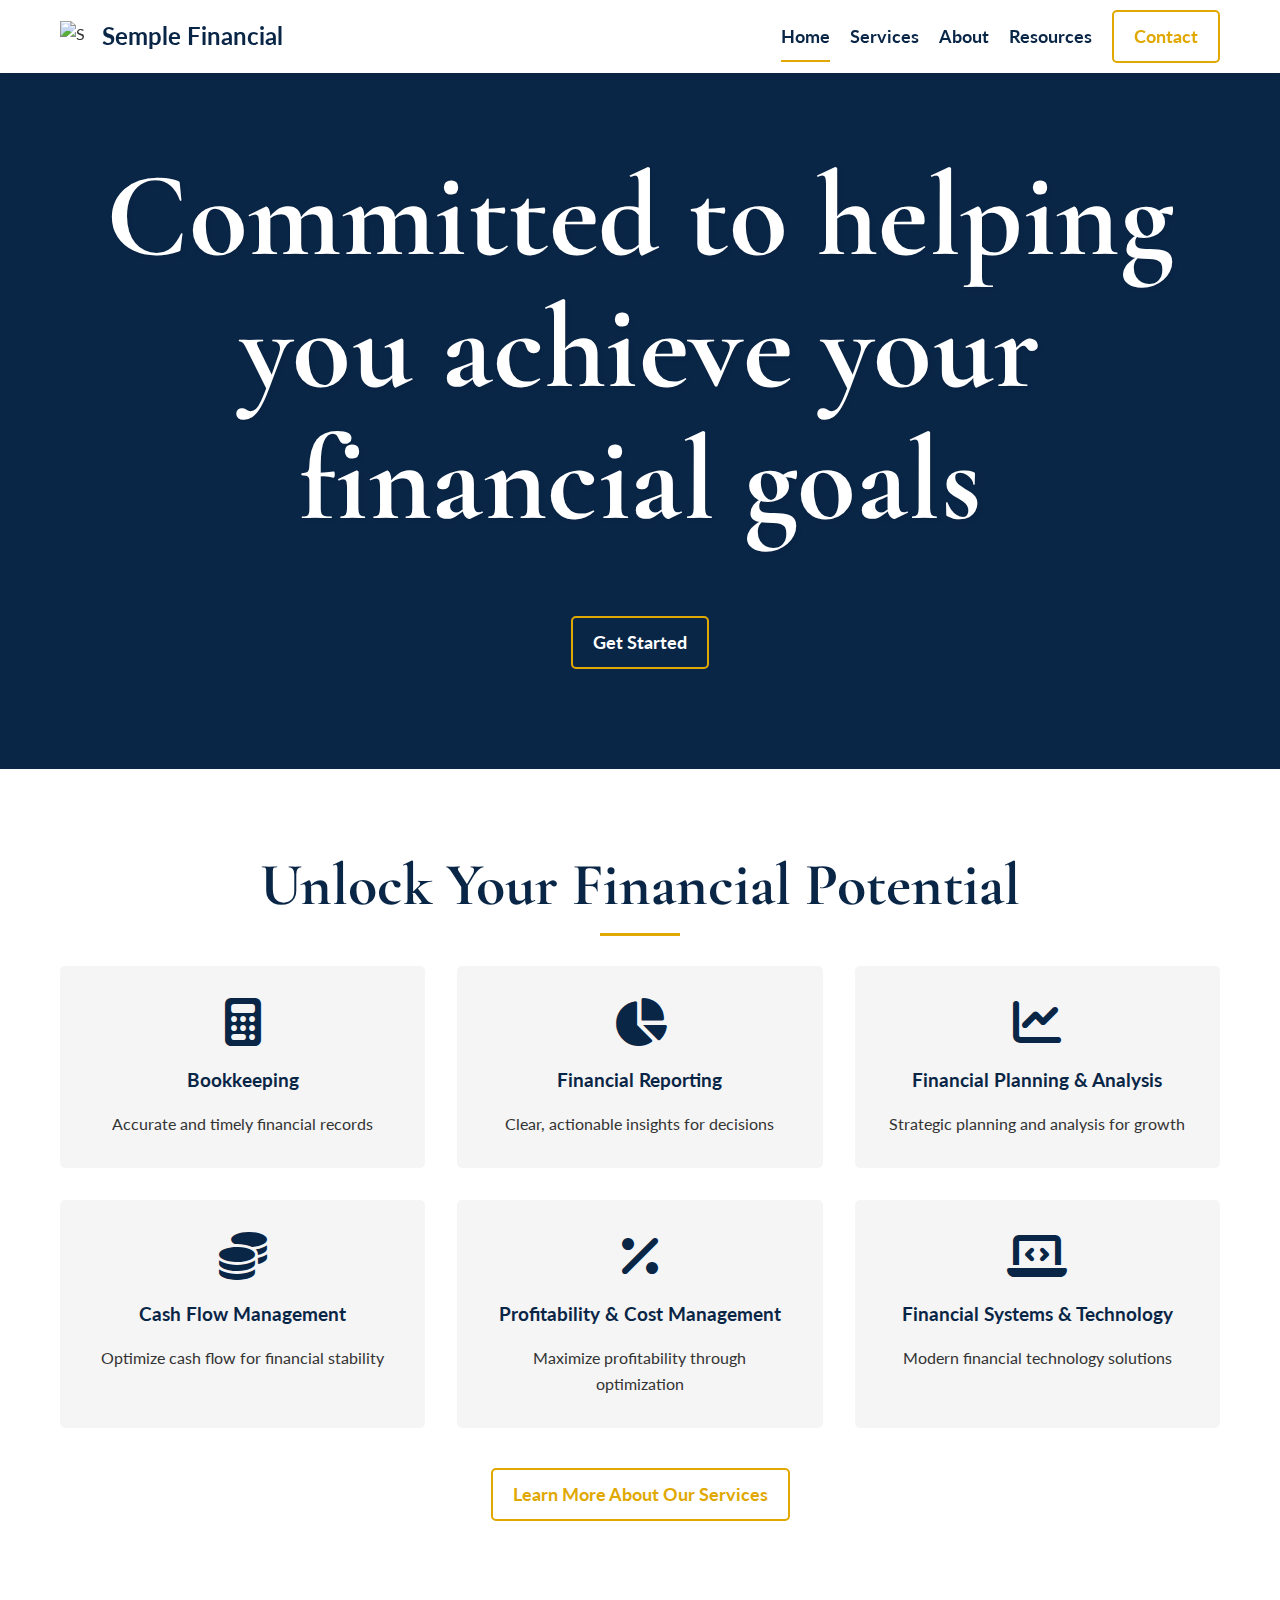
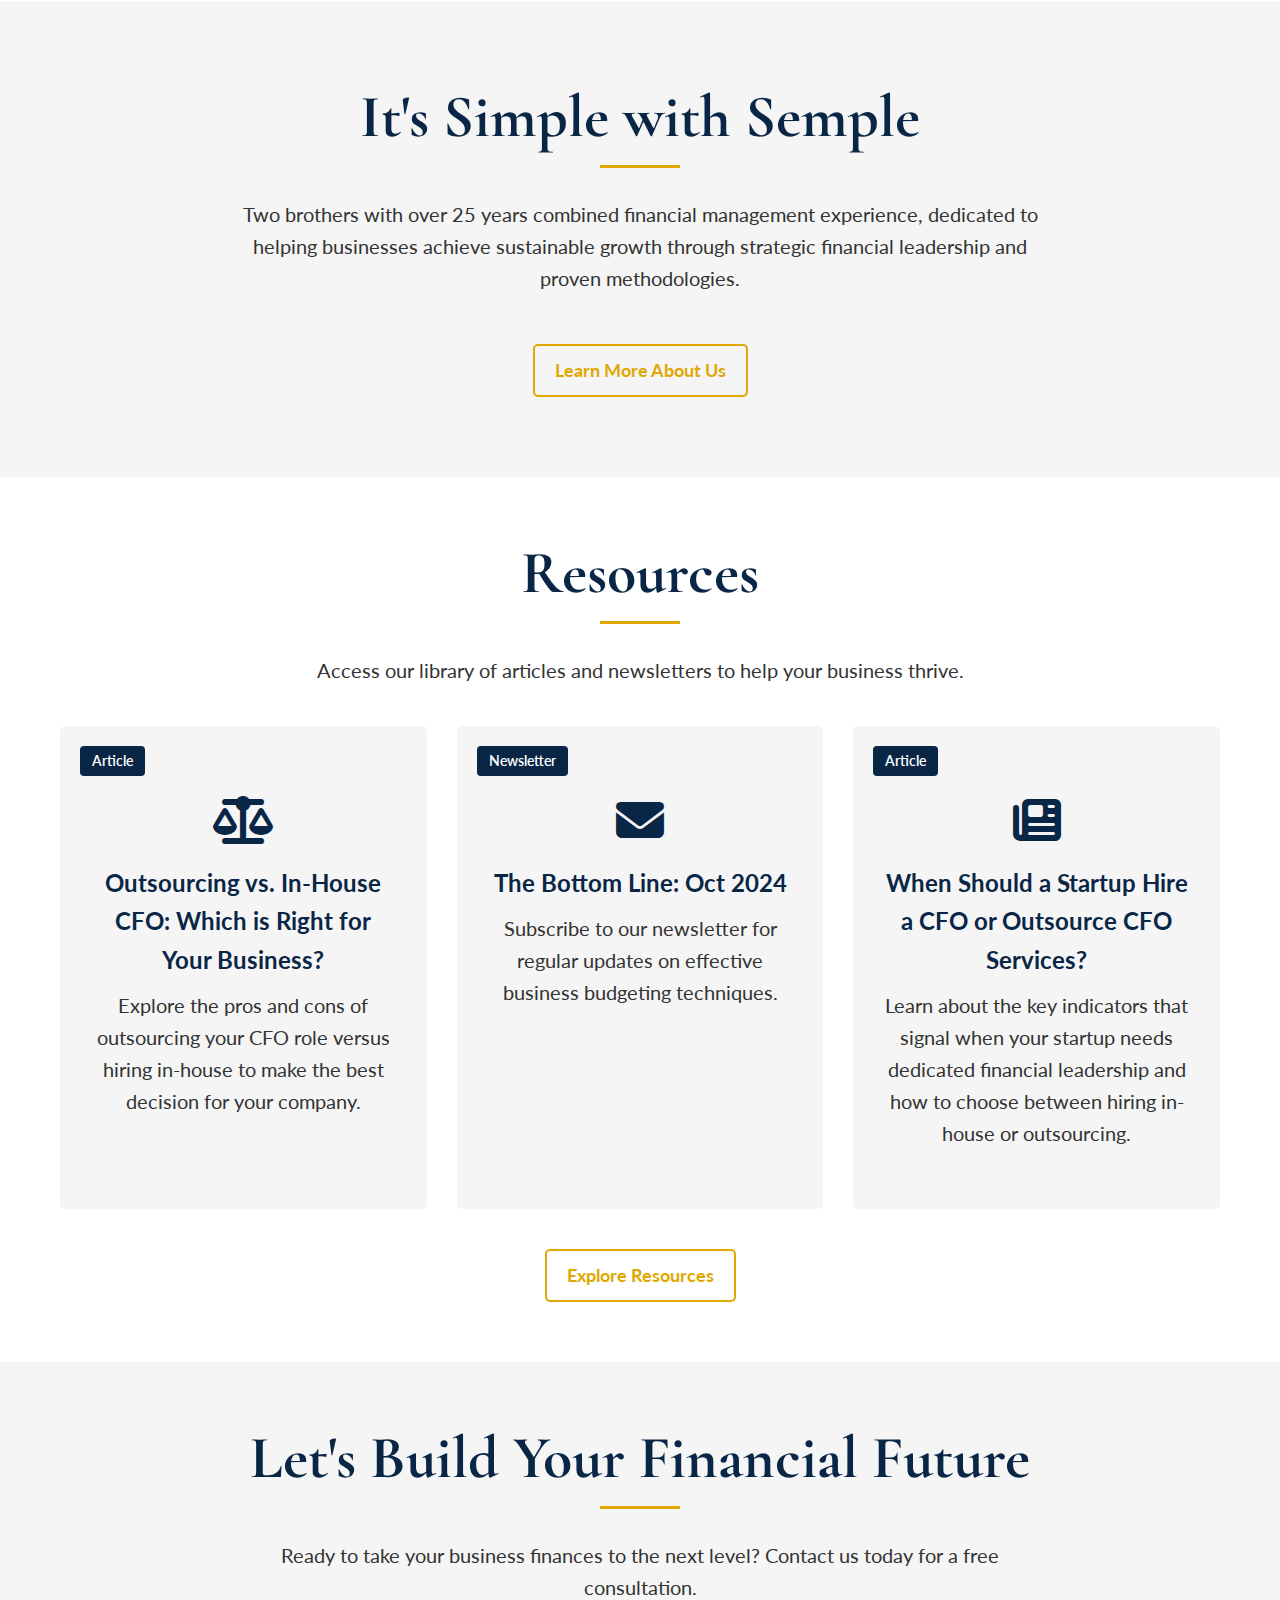
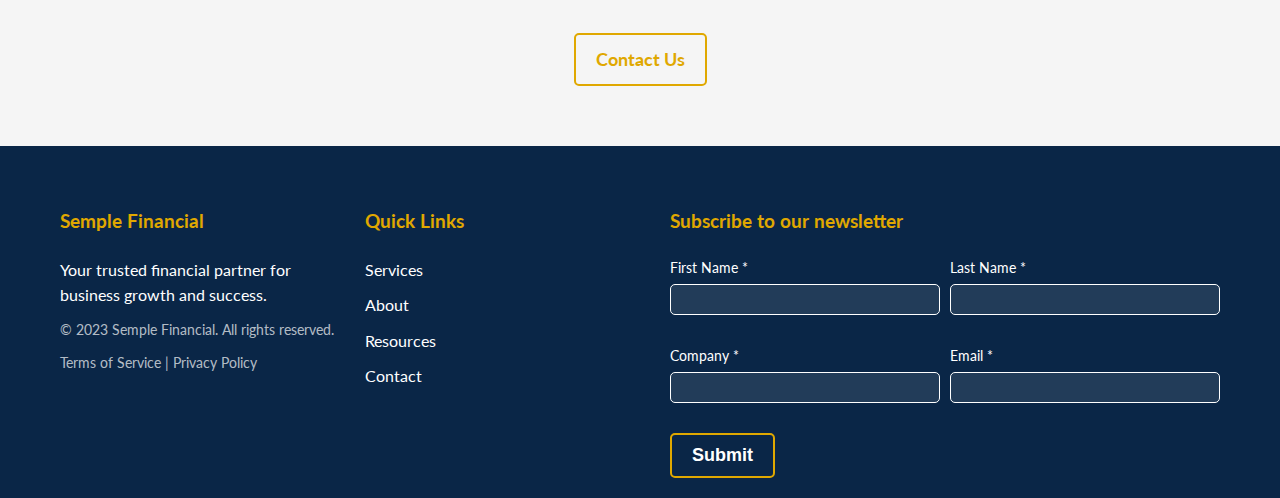
==== commit 5d0199ae: "Add files via upload" ====
--- a/index.html
+++ b/index.html
@@ -33,9 +33,9 @@
 
     <main>
         <section id="hero">
-            <div class="container">
-                <h1 class="hero-title">Committed to helping you achieve your financial goals</h1>
-                <a href="contact.html" class="cta-button">Get Started</a>
+            <div class="container" style="text-align: center;">
+                <h1 class="hero-title" style="margin: 0 auto;">Committed to helping you achieve your financial goals</h1>
+                <a href="contact.html" class="cta-button" style="margin-top: 30px; display: inline-block;">Get Started</a>
             </div>
         </section>
 
--- a/styles.css
+++ b/styles.css
@@ -25,17 +25,7 @@
 }
 
 body::before {
-    content: '';
-    position: fixed;
-    top: 0;
-    left: 0;
-    right: 0;
-    bottom: 0;
-    background-image: url('images/wavy-texture-navy.png');
-    background-size: cover;
-    background-position: center;
-    z-index: -1;
-    will-change: transform;
+    content: none;
 }
 
 .container {
@@ -174,31 +164,17 @@
 
 /* Hero section styles */
 #hero {
+    position: relative;
     background-color: var(--primary-color);
-    background-image: linear-gradient(rgba(10, 38, 71, 0.5), rgba(10, 38, 71, 0.5)), url('images/wavy-texture-navy.png');
+    background-image: linear-gradient(rgba(10, 38, 71, 0.7), rgba(10, 38, 71, 0.7)), url('images/wavy-texture-navy.png');
     background-size: cover;
     background-position: center;
     background-repeat: no-repeat;
-    background-attachment: scroll; /* Changed from fixed for mobile */
-    color: var(--secondary-color);
-    text-align: center;
     padding: 150px 0 100px;
-    position: relative;
-    overflow: hidden;
 }
 
 #hero::before {
-    content: '';
-    position: absolute;
-    top: 0;
-    left: 0;
-    right: 0;
-    bottom: 0;
-    background-image: inherit;
-    background-size: cover;
-    background-position: center;
-    z-index: -1;
-    will-change: transform;
+    content: none;
 }
 
 .hero-title {
@@ -1890,3 +1866,51 @@
     }
 }
 
+#hero .container {
+    text-align: center;
+}
+
+#hero .hero-title {
+    margin: 0 auto;
+    max-width: 800px;
+}
+
+#hero .cta-button {
+    margin-top: 30px;
+    display: inline-block;
+}
+
+/* Hero section styles for all pages */
+#hero .container {
+    text-align: center;
+}
+
+#hero .hero-title {
+    font-family: 'Cormorant Garamond', serif;
+    font-size: 120px;
+    font-weight: 700;
+    line-height: 1.1;
+    margin: 0 auto;
+    max-width: 800px;
+    color: var(--secondary-color);
+}
+
+#hero .hero-subtitle {
+    font-size: 24px;
+    margin: 20px auto 30px;
+    max-width: 800px;
+    color: var(--secondary-color);
+}
+
+@media (max-width: 768px) {
+    #hero .hero-title {
+        font-size: 48px;
+        padding: 0 20px;
+    }
+    
+    #hero .hero-subtitle {
+        font-size: 20px;
+        padding: 0 20px;
+    }
+}
+
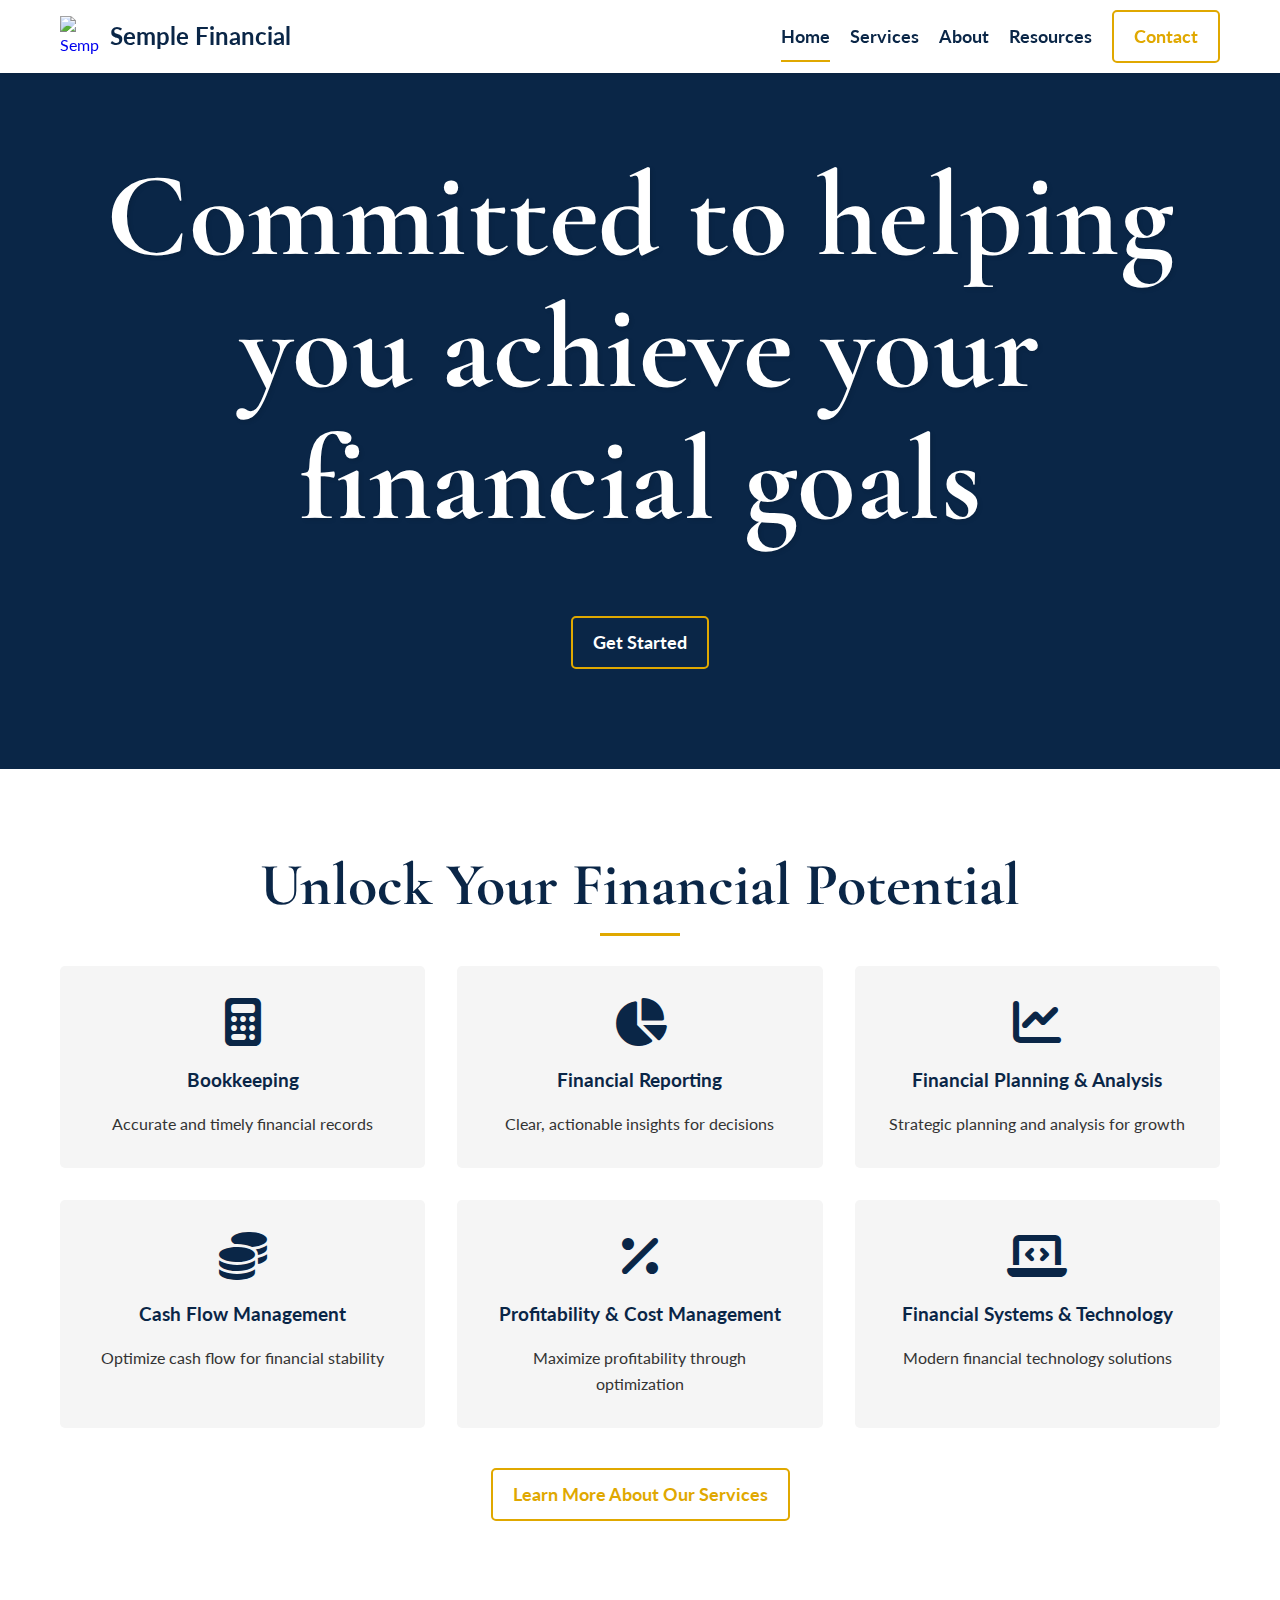
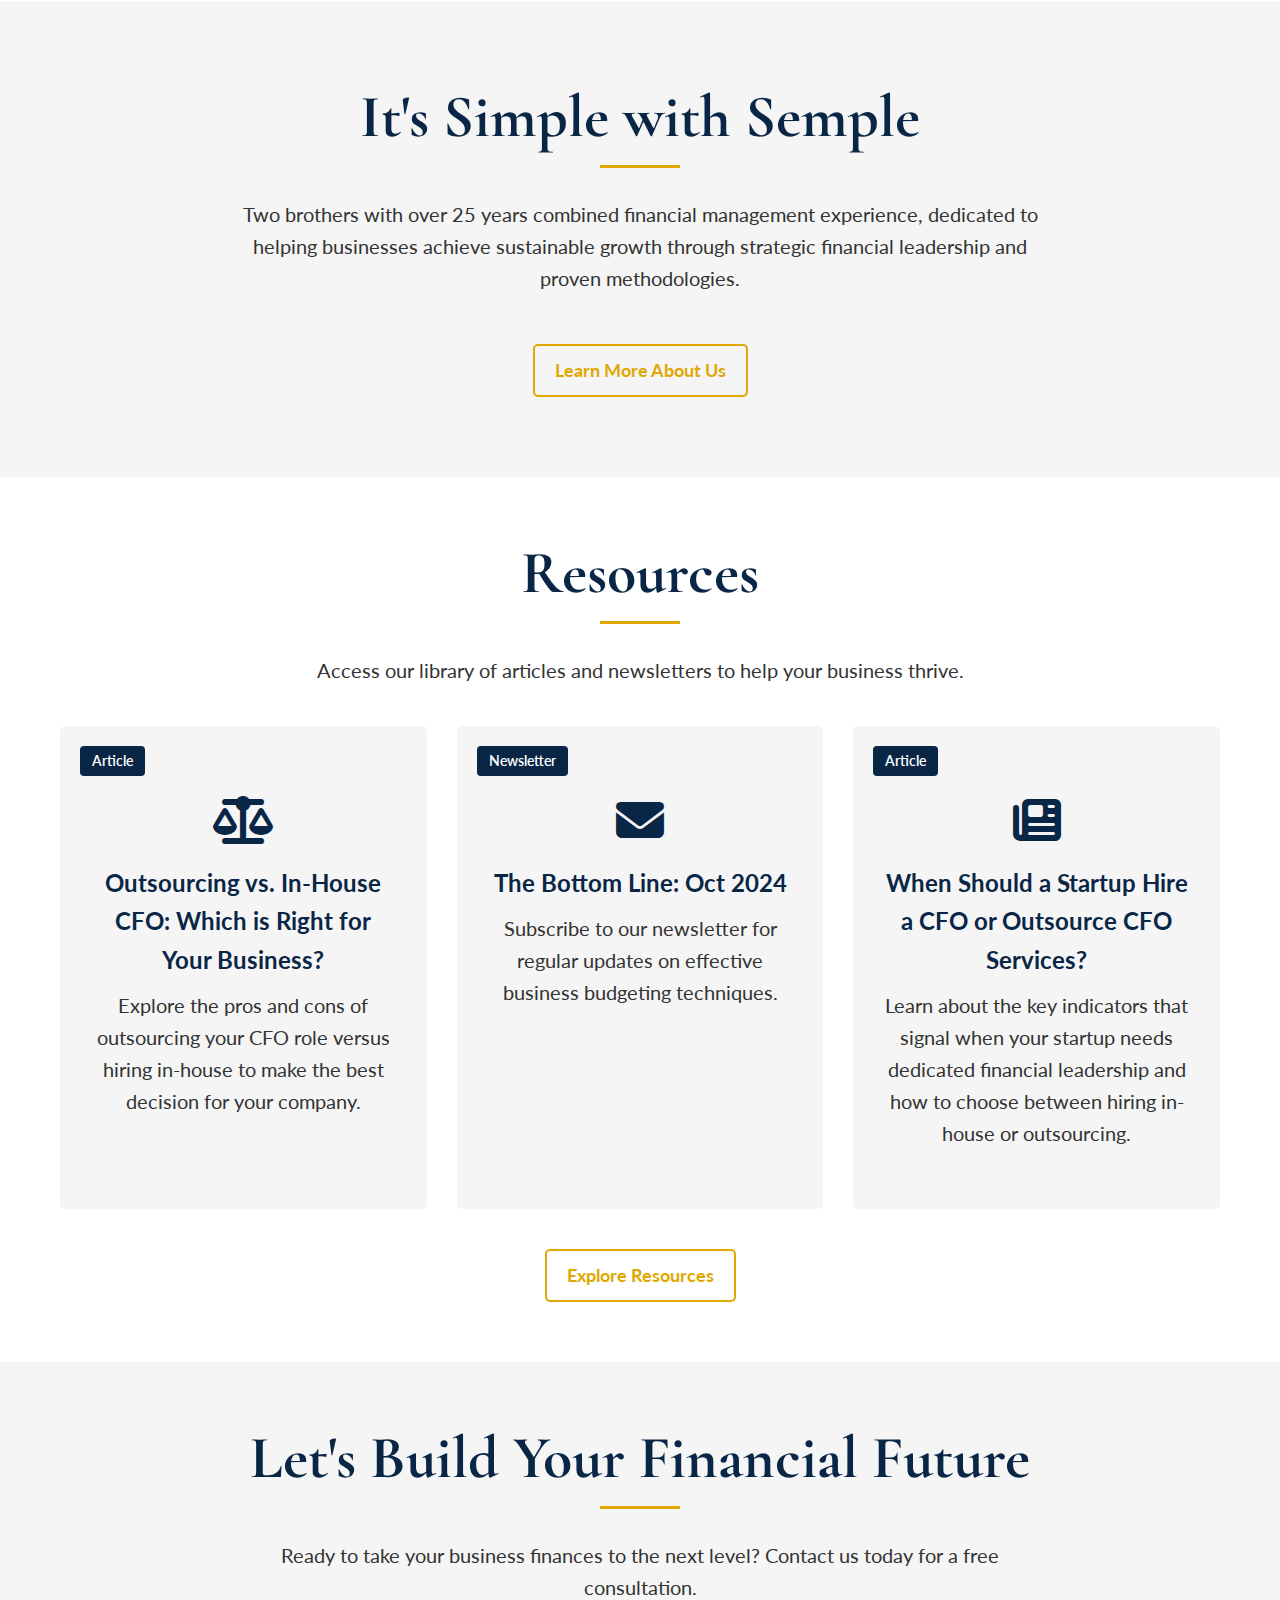
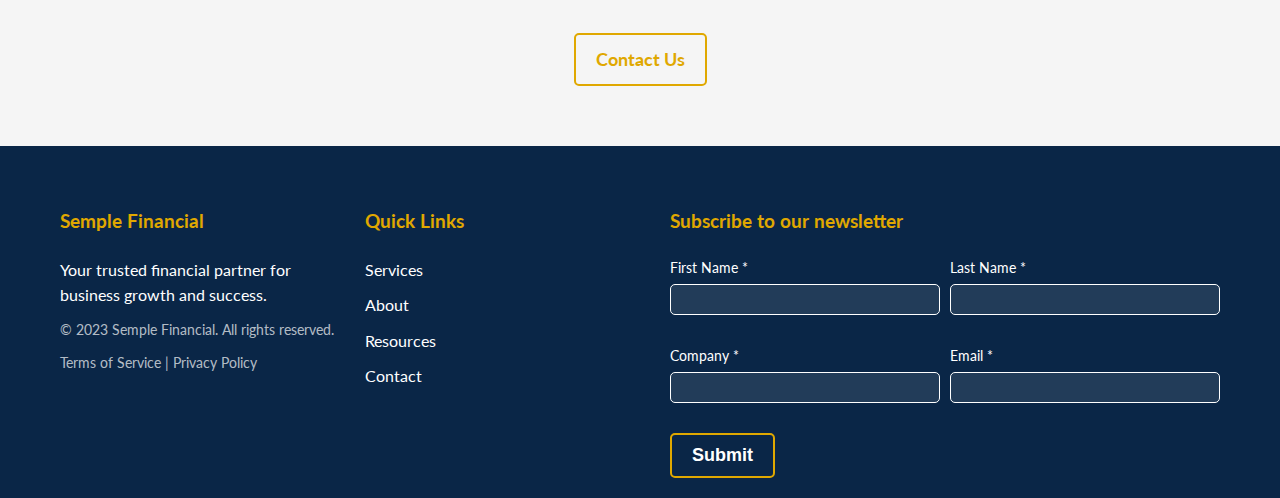
==== commit dab85bea: "Add files via upload" ====
--- a/index.html
+++ b/index.html
@@ -13,7 +13,7 @@
     <header>
         <div class="container">
             <a href="index.html" class="logo-container">
-                <img src="images/Slogo.png" alt="S" class="logo-icon">
+                <img src="images/s-logo.png" alt="Semple Financial Logo" style="width: 40px; height: 40px; display: block;">
                 <span class="company-name">Semple Financial</span>
             </a>
             <button class="mobile-menu-toggle">
--- a/styles.css
+++ b/styles.css
@@ -53,43 +53,32 @@
 .logo-container {
     display: flex;
     align-items: center;
+    gap: 10px;
     text-decoration: none;
-    color: inherit;
-    transition: opacity 0.3s ease;
-    gap: 12px;
+    transition: transform 0.3s ease, opacity 0.3s ease;
 }
 
 .logo-container:hover {
-    opacity: 0.8;
+    transform: scale(1.02);
+    opacity: 0.85;
 }
 
 .logo-icon {
-    width: 30px;
-    height: 30px;
-    min-width: 30px;
-    object-fit: contain;
-    display: block;
-    max-width: 100%;
-    margin-right: 0; /* Remove margin-right since we're using gap */
-}
-
-.logo-icon span {
-    display: flex;
-    justify-content: center;
-    align-items: center;
-    width: 100%;
-    height: 100%;
-}
-
-.logo-icon i {
-    font-size: 20px;
+    width: 40px;
+    height: 40px;
 }
 
 .company-name {
+    font-family: 'Lato', sans-serif;
     font-size: 24px;
-    font-weight: bold;
-    color: var(--primary-color);
-    padding-left: 0; /* Remove any padding */
+    font-weight: 700;
+    color: var(--primary-color);
+    text-decoration: none;
+    transition: color 0.3s ease;
+}
+
+.company-name:hover {
+    color: var(--accent-color);
 }
 
 nav ul {
